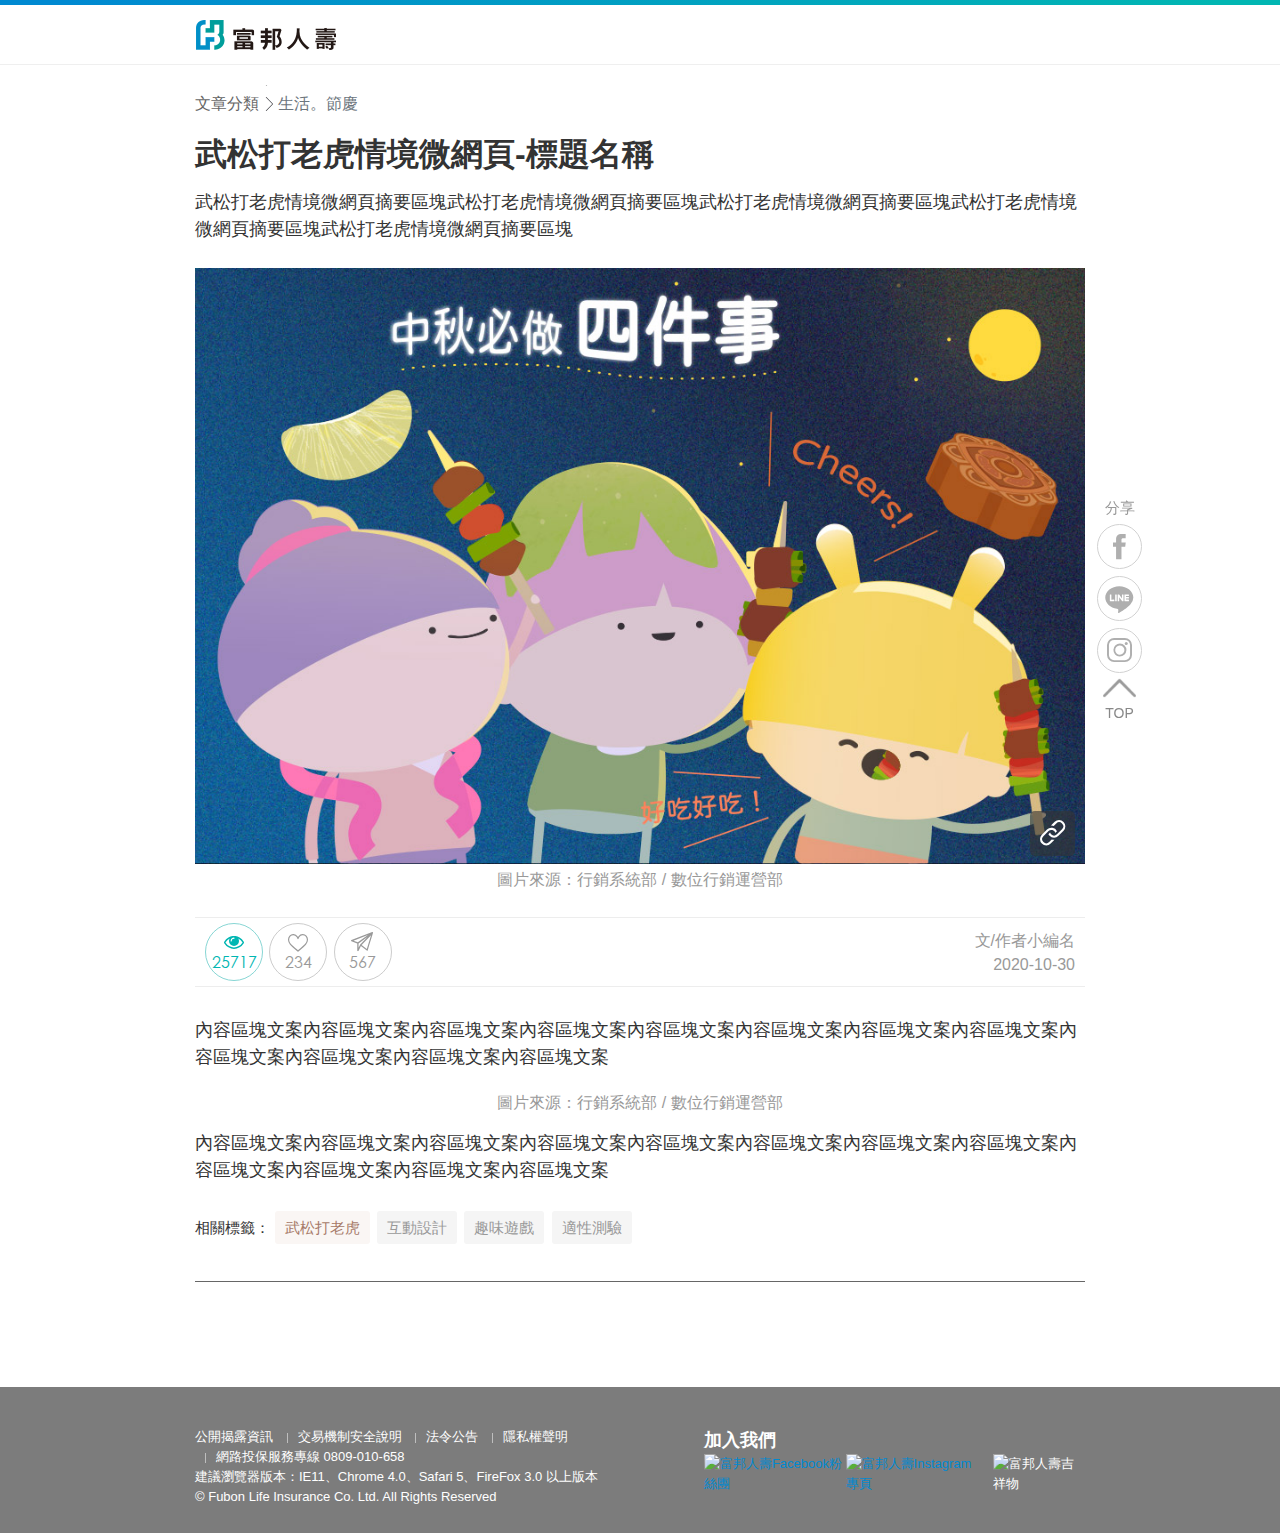
==== index.html @ bda847fb "首頁名稱改成index" ====
﻿<!DOCTYPE html>
<html lang="zh-Hant">

<head>
    <meta charset="UTF-8">
    <meta name="viewport" content="width=device-width, initial-scale=1.0, minimum-scale=1.0, maximum-scale=1.0, user-scalable=no"
    />
    <meta http-equiv="X-UA-Compatible" content="ie=edge,chrome=1">
    <meta name="format-detection" content="telephone=no">
    <meta name="title" content="富邦人壽網路投保-文章樣版" />
    <meta name="description" content="富邦人壽網路投保-文章樣版" />
    <meta name="keywords" content="富邦人壽網路投保-文章樣版" />
    <meta name="Content-Language" content="zh-TW" />
    <meta name="author" content="" />
    <meta name="robots" content="index, follow" />
    <meta name="copyright" content="Fubon Life Insurance Co. Ltd." />
    <meta name="application-name" content="富邦人壽網路投保" />
    <meta http-equiv="cache-control" content="no-cache">
    <meta http-equiv="pragma" content="no-cache">
    <meta http-equiv="expires" content="0">
    <title>富邦人壽網路投保-文章樣版</title>
    <link rel="shortcut icon" type="image/x-icon" href="https://direct.fubonlife.com.tw/m/favicon.ico">
    <link rel="stylesheet" href="css/bootstrap.min.css">
    <link rel="stylesheet" href="css/fancybox.min.css">
    <link rel="stylesheet" href="css/base.css">
    <link rel="stylesheet" href="css/style.css">
</head>

<!-- theme-default套用主題配色 -->

<body class="headerSpace theme-default">
    <!-- loading -->
    <!-- <div class="preloader-background">
        <div class="preloader-wrapper big active">
            <div class="skiier"></div>
            <div class="skiier_loader">
                <ul class="skiier_loading">
                    <li></li>
                    <li></li>
                    <li></li>
                </ul>
            </div>
        </div>
    </div> -->
    <header class="fixed-top bg-white header">
        <div class="container header__container px-0 ">
            <nav class="navbar navbar-expand-lg navbar-light ">
                <div class="logo">
                    <a class="navbar-brand main-logo" href="https://www.fubon.com/life/direct/">
                        <img src="images/fubon_logo.png" alt="網路投保 | 富邦人壽，24小時為您服務 網友真心推薦！">
                    </a>
                </div>
            </nav>
        </div>
    </header>
    <!-- 內容 -->
    <section class="introduction-content">
        <div class="container text-center section-padding">
            <div class="row">
                <div class="col-12 text-left">
                    <ol class="breadcrumb">
                        <li class="breadcrumb-item">
                            <a href="#">文章分類</a>
                        </li>
                        <li class="breadcrumb-item active">生活。節慶</li>
                    </ol>
                </div>
            </div>
            <div class="row">
                <div class="col-12 text-left">
                    <h3>武松打老虎情境微網頁-標題名稱</h3>
                    <p>武松打老虎情境微網頁摘要區塊武松打老虎情境微網頁摘要區塊武松打老虎情境微網頁摘要區塊武松打老虎情境微網頁摘要區塊武松打老虎情境微網頁摘要區塊</p>
                    <p class="kv-img mb-1 position-relative">
                        <a href="images/festival_img_01.jpg" data-fancybox="images">
                            <img class="w-100" src="images/festival_img_01.jpg" />
                            <i class="position-absolute common-icon-link"></i>
                        </a>
                    </p>
                    <p class="introduction-content_provenance d-block font-999999 text-center">圖片來源：行銷系統部 / 數位行銷運營部</p>
                </div>
                <div class="col-12 text-left">
                    <div class="introduction-info font16px">
                        <div class="row">
                            <div class="col-7">
                                <div class="introduction-info_item">
                                    <a class="common-icon icon-view active" title="瀏覽數" href="javascript:void(0)">
                                        <i></i>
                                        <br>
                                        <span>25717</span>
                                    </a>
                                    <a class="common-icon icon-favorite" title="喜愛數" href="javascript:void(0)">
                                        <i></i>
                                        <br>
                                        <span>234</span>
                                    </a>
                                    <a class="common-icon icon-like" title="分享數" href="javascript:void(0)">
                                        <i></i>
                                        <br>
                                        <span>567</span>
                                    </a>
                                </div>
                            </div>
                            <div class="col-5 text-right">
                                <div class="introduction-info_bio">文/作者小編名
                                    <br>2020-10-30</div>
                            </div>
                        </div>
                    </div>
                    <p>
                        內容區塊文案內容區塊文案內容區塊文案內容區塊文案內容區塊文案內容區塊文案內容區塊文案內容區塊文案內容區塊文案內容區塊文案內容區塊文案內容區塊文案
                    </p>
                    <p class="introduction-content_provenance d-block font-999999 text-center">圖片來源：行銷系統部 / 數位行銷運營部</p>
                    <p>
                        內容區塊文案內容區塊文案內容區塊文案內容區塊文案內容區塊文案內容區塊文案內容區塊文案內容區塊文案內容區塊文案內容區塊文案內容區塊文案內容區塊文案
                    </p>
                    <p class="introduction-content_tag">
                        <span>相關標籤：</span>
                        <span class="introduction-content_tag_link">
                            <a title="九月少女心" href="javascript:void(0)" class="active">武松打老虎</a>
                            <a title="插畫設計" href="javascript:void(0)">互動設計</a>
                            <a title="日常服裝" href="javascript:void(0)">趣味遊戲</a>
                            <a title="設計穿搭" href="javascript:void(0)">適性測驗</a>
                        </span>
                    </p>
                </div>
            </div>
        </div>
    </section>
    <footer class="footer footer--main">
        <div class="container">
            <div class="d-md-flex justify-content-between">
                <div>
                    <ul class="footer__nav">
                        <li>
                            <a href="https://www.fubon.com/life/Investors/public-info/fubon/public/" target="_blank">公開揭露資訊</a>
                        </li>
                        <li>
                            <a href="https://direct.fubonlife.com.tw/m/home/security" target="_blank">交易機制安全說明</a>
                        </li>
                        <li>
                            <a href="https://direct.fubonlife.com.tw/m/home/law" target="_blank">法令公告</a>
                        </li>
                        <li>
                            <a href="https://www.fubon.com/life/statement/privacy/life-privacy/" target="_blank">隱私權聲明</a>
                        </li>
                        <li>
                            <a href="tel:0809-010-658" disabled="">網路投保服務專線 0809-010-658</a>
                        </li>
                    </ul>
                    <address>
                        <p class="mb-0">建議瀏覽器版本：IE11、Chrome 4.0、Safari 5、FireFox 3.0 以上版本</p>
                        <p>© Fubon Life Insurance Co. Ltd. All Rights Reserved</p>
                    </address>
                </div>
                <div>
                    <div class="d-flex align-items-end">
                        <div>
                            <h5 class="footer__title">加入我們</h5>
                            <div class="d-flex justify-content-between">
                                <a href="https://www.facebook.com/fubonlife" title="富邦人壽Facebook粉絲團" target="_blank">
                                    <img src="https://www.fubon.com/life/direct/images/social_fb.png" alt="富邦人壽Facebook粉絲團">
                                </a>
                                <a href="https://www.instagram.com/fubonlife_young/" title="富邦人壽Instagram專頁" target="_blank">
                                    <img src="https://www.fubon.com/life/direct/images/social_ig.png" alt="富邦人壽Instagram專頁">
                                </a>
                            </div>
                        </div>
                        <div class="pl-3">
                            <img src="https://www.fubon.com/life/direct/images/ig_character.png" alt="富邦人壽吉祥物">
                        </div>
                    </div>
                </div>
            </div>
        </div>
    </footer>
    <!-- 常駐選單 -->
    <div class="backPageTop" style="display: block;">
        <!-- <div class="backPageTop_title d-none d-lg-block">分享</div>-->
        <div class="mobileShare-content">
            <div class="backPageTop_title">分享</div>
            <a class="common-icon icon-facebook" title="臉書分享" href="javascript:void(0)">
                <i></i>
            </a>
            <a class="common-icon icon-line" title="line分享" href="javascript:void(0)">
                <i></i>
            </a>
            <a class="common-icon icon-instagram" title="instagram分享" href="javascript:void(0)">
                <i></i>
            </a>
        </div>
        <div class="js-mobileShare-toggle d-block d-lg-none">
            <i></i>
            <i></i>
            <i></i>
        </div>
        <a class="go-top" href="#top" title="回頂部">
            <img class="go-top__img" src="images/gotop_icon.png" alt="Top">TOP</a>
    </div>
    <script src="js/jquery-3.5.1.min.js"></script>
    <script src="js/bootstrap.min.js"></script>
    <script src="js/fancybox.min.js"></script>
    <script src="js/script.js"></script>
</body>

</html>
---- css/base.css ----
*{
	box-sizing:border-box;
}
html {
    /* font-size: 100%; */
    font-size: 16px !important;
}
body{
	font-family:Arial, "微軟正黑體", sans-serif;         /*自動找手機裡的黑體字*/
    -webkit-text-size-adjust:none;                      /*修正iphone旋轉後文字不要放大*/
    font-size: 18px;color: #666;line-height:1.5;
}

@media (max-width:991px){
    body{ font-size: 16px; }
}

/*清除Bootstrap標題樣式*/
.h1, .h2, .h3, .h4, .h5, .h6, h1, h2, h3, h4, h5, h6{
    margin-bottom: 0;
    font-weight:normal;
    line-height:1.5;
    font-size:100%;
}

ul{ list-style: none; padding-left: 0; }
th{ font-weight: normal; }

button:focus {outline:0;}

img{max-width: 100%; height: auto; border:0;}
a{  text-decoration: none;
    outline: none; /* for Firefox Google Chrome  */ 
    color:#0089d1;
}
a:hover{text-decoration: underline;}
.elementHide{ width: 0; height: 0; overflow: hidden; }

/*-------標準色-------*/
.text-blue-light{ color:#0098d1  }
.text-blue{ color:#2c7ec2  }
.text-green-light{ color:#01b6b2  }
.text-green{ color:#009583  }
.text-orange{ color:#ff5500  }
.text-red{ color:#cc0000;  }

.bg-blue-light{ background-color: #0098d1; }
.bg-blue{ background-color: #2c7ec2; }
.bg-green-light{ background-color: #01b6b2; }
.bg-green{ background-color: #009583; }
.bg-orange{ background-color: #ff5500; }
.bg-red{ background-color: #cc0000; }

.text-white{ color: #fff; }

.btn--fubonBg{letter-spacing: 2px; padding-left: 1rem; padding-right: 1rem; color: #fff; background: rgba(97,179,217,1);
    background: -moz-linear-gradient(top, rgba(97,179,217,1) 0%, rgba(78,161,200,1) 100%);
    background: -webkit-gradient(left top, left bottom, color-stop(0%, rgba(97,179,217,1)), color-stop(100%, rgba(78,161,200,1)));
    background: -webkit-linear-gradient(top, rgba(97,179,217,1) 0%, rgba(78,161,200,1) 100%);
    background: -o-linear-gradient(top, rgba(97,179,217,1) 0%, rgba(78,161,200,1) 100%);
    background: -ms-linear-gradient(top, rgba(97,179,217,1) 0%, rgba(78,161,200,1) 100%);
    background: linear-gradient(to bottom, rgba(97,179,217,1) 0%, rgba(78,161,200,1) 100%);
    filter: progid:DXImageTransform.Microsoft.gradient( startColorstr='#61b3d9', endColorstr='#4ea1c8', GradientType=0 );
    }
.btn--fubonBg:hover{ color: #fff; }


.list-style-mark{ padding-left: 22px; }
.list-style-mark li:before{ display: inline-block; content: '※'; margin-left: -18px; padding-right: 5px;}

.font13px{ font-size: 13px; }
.font14px{ font-size: 14px; }
.font15px{ font-size: 15px; }
.font16px{ font-size: 16px; }
.font17px{ font-size: 17px; }
.font18px{ font-size: 18px; }
.font19px{ font-size: 19px; }
.font20px{ font-size: 20px; }
.font21px{ font-size: 21px; }
.font22px{ font-size: 22px; }
.font23px{ font-size: 23px; }
.font24px{ font-size: 24px; }
.headerSpace{ padding-top: 65px; }

/*-------Header-------*/
header {  min-height: 50px; box-shadow: 0 2px 8px rgba(0, 0, 0, 0.2);	}
header:after{clear: both;content: "";display: inline-block;width: 100%;height: 5px;
position: absolute;    left: 0;    top: 0;    background: #0089d1;
background: -moz-linear-gradient(left, #0089d1 5%, #01b6b2 95%);
background: -webkit-linear-gradient(left, #0089d1 5%,#01b6b2 95%);
background: linear-gradient(to right, #0089d1 5%,#01b6b2 95%);
filter: progid:DXImageTransform.Microsoft.gradient( startColorstr='#0089d1', endColorstr='#01b6b2',GradientType=1 );
}
.header__container{ padding-top: 0px;   }
.navbar__list{ justify-content: flex-end; font-size: 17px;}
.navbar__btn,
.navbar__btn:hover{ color: #fff; }

/*Header-LOGO*/
.header .navbar{ align-items: flex-start; }
.logo{ padding-top: 5px; display: flex;}
.main-logo {margin-right: 16px; padding: 0;width: 140px; }
.main-logo img { width: 100%; height: auto; /*display: block;*/ }
.sub-logo{ margin-right: 0; padding: 0; padding-left: 16px; border-left: 1px solid #d2d2d2; vertical-align: top; }


/*Header-立即購買*/
.applyBox__btn-count {color: #fff;  background-color: #ff4200;	}
.applyBox__btn-more { color: #fff; background-color: #419283;	}
.applyBox__btn-blue {color: #fff;  background-color: #2c7ec2;	}
.applyBox__btn__txt--yellow { color: #ffed21; }

.applyBox__btn-count:hover,
.applyBox__btn-more:hover,
.applyBox__btn-blue:hover{ color: #fff; }

/*Header-分享*/
.nav-item__fb,
.nav-item__line,
.nav-item__mail{display: inline-block; width: 100%; width: 30px;height: 30px; text-indent: -9999px; background-image: url('../images/share_button_2.png'); background-repeat: no-repeat;  background-size: 90px 60px; }
.nav-item__fb{ background-position:-30px 0; }
.nav-item__line{ background-position: 0 0}
.nav-item__mail{ background-position:-60px 0 }
.nav-item__fb:hover{ background-position:-30px -30px; }
.nav-item__line:hover{background-position: 0 -30px }
.nav-item__mail:hover{ background-position:-60px -30px }

/*Header-選單RWD*/
@media (max-width: 767px){
    .header .navbar-brand{ line-height: 1; }
    .header .navbar{ padding-right: 0.5rem; padding-left: 0.5rem; }
    
    .main-logo{margin-right: 12px; width: 110px; }
    .sub-logo{ margin-top: 3px; padding-left: 12px; }
    .sub-logo img{ height: 24px;}
}  

@media (min-width: 992px){
    .header {min-height: 65px;}
    .header__container{ padding-top: 5px; }
    .navbar__list__item {
        padding-right: .5rem;
        padding-left: .5rem;
        position: relative;
    }
    .navbar__list__item--border:after{
        display: inline-block;
        content: '';
        height: 16px;
        border-right: 1px solid #989898;
        position: absolute;
        top: 50%;
        right: 0;
        transform: translateY(-55%);
    }
}

@media (max-width: 991px){
    .headerSpace{ padding-top: 0px;  }
    .header__container{ max-width: none; }
    .navbar__list{  margin: 6px -1rem 0;border-top: 1px solid #c9c9c9;  }
    .navbar__btn{ position: absolute; top:10px; right:70px;}
}

@media (max-width: 767px){
    .navbar__btn.navbar__btn{ font-size: 13px; padding: 5px; }
}  

/*-------版次-------*/
.edition { font-size: 16px; color: #666666; padding:20px 0;}

/*-------footer-------*/
.footerSpace{ padding-bottom: 66px; }
.footer{padding: 20px 0;background-color: #6b6b6b;text-align: center;font-size: 12px;line-height: 20px;}
.footer ul li{display: inline-block;}
.footer-link ul li a{color:#fff;}
.footer-link ul li a:before { content: ""; display: inline-block; width: 1px; height: 10px; background-color: #fff;
    margin: 0 10px;opacity: .5;vertical-align: middle}
.footer-link ul li:first-of-type a { margin-left: 0;}
.footer-link ul li:first-of-type a:before { content: none;}
.footer-info{color:#fff;}
.footer-info p { margin-top: 5px; font-size: 12px;color: #fff; text-align: center; margin: 5px 0 0 0;}
.footer-info span {display: inline-block;margin-left: 15px;}
@media screen and (max-width: 767px) {
    .footer-link ul li a::before {margin: 0 4px;}
}


/*錨點 - 如有Header Fixed, 各區塊要加入Header間距*/
.anchor-space{ margin-top: -80px; padding-top: 80px;  }
@media screen and (max-width: 767px) {
    .anchor-space{ margin-top: -54px; padding-top: 54px;  }
}

/*GO TOP*/
.back-page-top {display: none; position: fixed;bottom: 20%;right:0;margin: 0;padding: 0;z-index: 100; /*border-top: 1px solid #CCC;*/}
.go-top{ display: block; padding:0 16px; text-align: center; font-size: 14px; color: #888; text-decoration: none; line-height: 1; overflow: hidden;}
.go-top:hover{ color: #888; text-decoration: none; }
.go-top__img{ display: block;margin: 16px 0 8px; }

@media (max-width:767px) {
/*     .back-page-top {
        display: none !important;
    } */
}


/*文字隱藏區塊*/
.noticebox__moreBtn{position: relative;cursor: pointer;}
.noticebox__moreBtn *{ vertical-align: middle; }
.sethight{height: auto!important;}
.noticeMoreBtn__icon{font-size: 16px;color: #a69f96;} 
.noticeMoreBtn__icon {display: inline-block;padding-top: 8px;font-size: 16px;color: #a69f96;vertical-align: top;cursor: pointer;  }
.noticeMoreBtn__icon img{transform: rotate(180deg);}
.noticeMoreBtn__icon.closed img{transform: rotate(0);}
/* .noticebox__listbox{position: relative; overflow: hidden; height:0;} */
.noticebox__list{ list-style:decimal; padding-left: 30px;  }
.noticebox__gradient{width: 100%;height: 30px;position: absolute;bottom: 0;left: 0;
    background: rgba(255,255,255,0);
    background: -moz-linear-gradient(top, rgba(255,255,255,0) 0%, rgba(255,255,255,1) 50%);
    background: -webkit-gradient(left top, left bottom, color-stop(0%, rgba(255,255,255,0)), color-stop(50%, rgba(255,255,255,1)));
    background: -webkit-linear-gradient(top, rgba(255,255,255,0) 0%, rgba(255,255,255,1) 50%);
    background: -o-linear-gradient(top, rgba(255,255,255,0) 0%, rgba(255,255,255,1) 50%);
    background: -ms-linear-gradient(top, rgba(255,255,255,0) 0%, rgba(255,255,255,1) 50%);
    background: linear-gradient(to bottom, rgba(255,255,255,0) 0%, rgba(255,255,255,1) 50%);
    filter: progid:DXImageTransform.Microsoft.gradient( startColorstr='#ffffff', endColorstr='#ffffff', GradientType=0 );
}

/*-------新增樣式-------*/
h2{font-size: 30px;font-weight: 700;line-height: 30px;}
h3{font-size: 24px;font-weight: 700;line-height: 24px;}
.font12px {font-size: 12px;}
.font20px {line-height: 20px;}
.font24px {line-height: 24px;}
.font30px {font-size: 30px;line-height: 30px;}
.font34px {font-size: 34px;line-height: 34px;}
a,button {
    -moz-transition: all 0.2s;
    -o-transition: all 0.2s ease-in;
    -webkit-transition: all 0.2s ease-in;
    transition: all 0.2s ease-in;
}
.font-ffffff {color: #ffffff;}
.font-333333 {color: #333333;}
.font-666666 {color: #666666;}
.font-999999 {color: #999999;}
.font-ff7701 {color: #ff7701;}/* 橘 */
.font-0089d1 {color: #0089d1;}/* 水藍 */
.font-cc0000 {color: #cc0000;}/* 紅 */
/* ----- 共用元素 ------ */
.bg-ffffff {background-color: #ffffff;}
.bg-f5f5f5 {background-color: #f5f5f5;}
.bg-fafafa {background-color: #fafafa;}
.bg-e5e5e5 {background-color: #e5e5e5;}
.bg-0089d1 {background-color: #0089d1;}
.icon-touch {cursor: pointer;}
.radius-50 {border-radius: 50px;}
.border-none-top {border-top: 0px #ddd solid !important;}
/* ----- 燈箱 ------ */
.close--right{
    right:15px;
}
.modal-title {
    color:#333;
    font-weight:bold;
    font-size:20px;
    margin:0 auto;
}
/* ----- 段落間距 ------ */
.section-padding{
    padding-top:20px;
    padding-bottom:20px;
}
.section-padding-only{
    padding-top:40px;
    padding-bottom:20px;
}
/* 麵包屑 */
.breadcrumb {
    display: inline-block;
    width: 100%;
    padding: 0 0;
    margin-bottom: 0.5rem;
    background-color: rgba(255, 255, 255, 0);
    border-radius: 0;
}
.breadcrumb li {display: inline-block;}
.breadcrumb li a {color: #666;}
/* ----- 注意事項 ------ */
.noticebox__moreBtn_new {
    cursor: pointer;
}
.noticebox__moreBtn_new span {
    position: relative;
    font-size: 30px;
    line-height: 30px;
    font-weight: 700;
    color: #333;
}
.noticebox__moreBtn_new span:after {
    content: "";
    position: absolute;
    display: inline-block;
    top: 5px;
    right: -42px;
    height: 23px;
    width: 1px;
    background-color: #999;
    transform: rotate(50deg);
    transition: all 0.2s ease-out;
}
.noticebox__moreBtn_new span:before {
    content: "";
    position: absolute;
    display: inline-block;
    top: 5px;
    right: -25px;
    height: 23px;
    width: 1px;
    background-color: #999;
    transform: rotate(-50deg);
    transition: all 0.2s ease-out;
}
.noticebox__moreBtn_new.noticebox-active span:after {
    transform: rotate(-50deg);
    right: -42px;
}
.noticebox__moreBtn_new.noticebox-active span:before {
    transform: rotate(50deg);
    right: -25px;
}
.noticebox__listbox {
    margin-top: 15px;
    overflow: visible;
    height: auto;
}
.noticebox__listbox a {
    color:#0089d1;
    text-decoration: underline;
}
.icon-close {
    position: relative;
    display: inline-block;
    top: 0px;
    margin-right: 3px;
    width: 17px;
    height: 17px;
}
.icon-close::before,
.icon-close::after {
    content: '';
    position: absolute;
    height: 2px;
    width: 100%;
    top: 50%;
    left: 0;
    background: #b5b5b5;
}
.icon-close::before {
    -webkit-transform: rotate(45deg);
    -moz-transform: rotate(45deg);
    -ms-transform: rotate(45deg);
    -o-transform: rotate(45deg);
    transform: rotate(45deg);
}
.icon-close::after {
    -webkit-transform: rotate(-45deg);
    -moz-transform: rotate(-45deg);
    -ms-transform: rotate(-45deg);
    -o-transform: rotate(-45deg);
    transform: rotate(-45deg);
}
@media screen and (max-width:991px) {
    .font18px {font-size: 16px;}
    .font20px {font-size: 18px;line-height: 18px;}
    .font24px {font-size: 20px;line-height: 20px;}
    .font30px {font-size: 24px;line-height: 24px;}
    .font34px {font-size: 28px;line-height: 28px;}
    /* ----- 段落間距 ------ */
    .section-padding{
        padding-top:10px;
        padding-bottom:10px;
    }
    .section-padding-only{
        padding-top:20px;
        padding-bottom:10px;
    }
    h3{font-size: 20px;line-height: 20px;}
}
@media screen and (max-width:767px) {
    .noticebox__moreBtn_new span{
        font-size:23px;
        line-height: 23px;
    }
    .noticebox__moreBtn_new span:after{
        right: -37px;
        height: 18px;
    }
    .noticebox__moreBtn_new span:before{
        right: -23px;
        height: 18px;
    }
    .noticebox__moreBtn_new.noticebox-active span:after{
        right: -39px;
    }
    .noticebox__moreBtn_new.noticebox-active span:before{
        right: -25px;
    }
}
---- css/style.css ----
/* loading */

.preloader-background {
    display: flex;
    align-items: center;
    justify-content: center;
    background-color: rgba(33, 33, 33, 0.99);
    position: fixed;
    z-index: 1040;
    top: 0;
    left: 0;
    right: 0;
    bottom: 0;
}

.skiier {
    background-image: url('../images/kv_flash.gif');
    background-position: top left;
    background-repeat: no-repeat;
    background-size: auto 100%;
    width: 100px;
    height: 100px;
    position: absolute;
    top: 0;
    right: 0;
    bottom: 0;
    left: 0;
    margin: auto;
}

@-webkit-keyframes skiing {
    0% {
        background-position: 0 0;
    }
    33% {
        background-position: -250px 0;
    }
    66% {
        background-position: -500px 0;
    }
}

@keyframes skiing {
    0% {
        background-position: 0 0;
    }
    33% {
        background-position: -250px 0;
    }
    66% {
        background-position: -500px 0;
    }
}

.skiier_loading {
    display: inline-block;
    height: 14px;
    margin: 140px auto 0 auto;
    top: 0;
    left: 12px;
    position: relative;
    padding: 0;
}

.skiier_loading li {
    background: #fff;
    opacity: 0.5;
    display: block;
    float: left;
    width: 8px;
    height: 8px;
    border: 1px solid #fff;
    line-height: 18px;
    padding: 0;
    position: relative;
    margin: 0 6px 0 6px;
    -webkit-animation: preload 1s infinite;
    animation: preload 1s infinite;
    top: 0;
    border-radius: 50%;
}

.skiier_loading li:first-child {
    margin-left: 0
}

.skiier_loading li:nth-child(2) {
    -webkit-animation-delay: .15s;
    animation-delay: .15s
}

.skiier_loading li:nth-child(3) {
    -webkit-animation-delay: .3s;
    animation-delay: .3s
}

.skiier_loader.skiier_loader-complete {
    opacity: 0;
    visibility: hidden;
    -webkit-transition-duration: 1s;
    transition-duration: 1s
}

@-webkit-keyframes preload {
    0% {
        background: #fff;
        opacity: 1;
    }
    50% {
        background: #fff;
        opacity: 0.4;
    }
    100% {
        background: #fff;
        opacity: 1;
    }
}

@keyframes preload {
    0% {
        background: #fff;
        opacity: 1;
    }
    50% {
        background: #fff;
        opacity: 0.4;
    }
    100% {
        background: #fff;
        opacity: 1;
    }
}

/* ----- 段落間距 ------ */

.section-padding {
    padding-top: 25px;
    padding-bottom: 30px;
}

.section-padding-only {
    padding-top: 60px;
    padding-bottom: 20px;
}

/* 共用元素 */

@font-face {
    font-family: CenturyGothic;
    src: url(../fonts/CenturyGothic.ttf);
}

header {
    box-shadow: 0 2px 8px rgba(0, 0, 0, 0);
    border-bottom: 1px solid #EFEFEF;
}

.go-top__img {
    width: 33px;
    margin-top: 5px;
}

.backPageTop {
    display: none;
    position: fixed;
    bottom: 20%;
    right: 0;
    margin: 0;
    padding: 0;
    z-index: 100;
}

.backPageTop_title {
    color: #999;
    margin: 0 auto 5px auto;
    font-size: 15px;
    text-align: center;
}

.common-line {
    width: 2px;
    height: 28px;
    background-color: #666;
}

.common-bottom-line {
    border-bottom: 1px solid #F4F4F4;
}

.font-b2b2b2 {
    color: #b2b2b2;
}

.font-9d8469 {
    color: #9d8469;
}

.font-9d8469:hover {
    color: #9d8469;
}

.bg-f7f5f4 {
    background: #f7f5f4;
}

.common-icon-link {
    display: inline-block;
    background-image: url(../images/basic_icon.svg);
    background-repeat: no-repeat;
    background-size: auto;
    background-position: 10px -285px;
    width: 45px;
    height: 45px;
    bottom: 8px;
    right: 10px;
    background-color: rgba(51, 51, 51, 0.6);
    border-radius: 5px;
}

.common-icon {
    position: relative;
    color: #999;
    display: inline-block;
    margin-right: 2px;
    border-radius: 50%;
    border: 1px solid #ccc;
    width: 58px;
    height: 58px;
    padding-top: 14px;
    line-height: 16px;
    text-align: center;
}

.common-icon i {
    display: inline-block;
    position: absolute;
    background-repeat: no-repeat;
    top: 10px;
    left: 0;
    right: 0;
    margin: 0 auto;
    width: 20px;
    height: 20px;
}

.common-icon:hover {
    color: #999;
}

/* 瀏覽數 */

.common-icon.icon-view:hover,
.common-icon.icon-view.active {
    border: 1px solid #87D6D4;
    color: #01b6b2;
}

.common-icon.icon-view i {
    background-image: url(../images/basic_icon.svg);
    background-position: 0px -162px;
    top: 12px;
    width: 25px;
    height: 25px;
}

.common-icon.icon-view:hover i,
.common-icon.icon-view.active i {
    background-position: 0px -188px;
}

/* 喜愛數 */

.common-icon.icon-favorite:hover,
.common-icon.icon-favorite.active {
    border: 1px solid #EBC4C4;
    color: #f28f8f;
}

.common-icon.icon-favorite i {
    background-image: url(../images/basic_icon.svg);
    background-position: -29px -155px;
    top: 5px;
    height: 25px;
}

.common-icon.icon-favorite:hover i,
.common-icon.icon-favorite.active i {
    background-position: -29px -181px;
}

/* 分享數 */

.common-icon.icon-like:hover,
.common-icon.icon-like.active {
    border: 1px solid #91BAEF;
    color: #5094EF;
}

.common-icon.icon-like i {
    background-image: url(../images/basic_icon.svg);
    background-position: -53px -156px;
    top: 5px;
    width: 25px;
    height: 25px;
}

.common-icon.icon-like:hover i,
.common-icon.icon-like.active i {
    background-position: -53px -182px;
}

/* 臉書 */

.common-icon.icon-facebook {
    width: 45px;
    height: 45px;
    border: 0px solid #fff;
    display: block;
    margin: 0 auto 7px auto;
}

.common-icon.icon-facebook:hover {}

.common-icon.icon-facebook i {
    background-image: url(../images/basic_icon.svg);
    background-position: 0px -24px;
    top: 0;
    width: 100%;
    height: 100%;
}

.common-icon.icon-facebook:hover i {
    background-position: 0px -79px;
}

/* line */

.common-icon.icon-line {
    width: 45px;
    height: 45px;
    border: 0px solid #fff;
    display: block;
    margin: 0 auto 7px auto;
}

.common-icon.icon-line i {
    background-image: url(../images/basic_icon.svg);
    background-position: -50px -24px;
    top: 0;
    width: 100%;
    height: 100%;
}

.common-icon.icon-line:hover i {
    background-position: -50px -79px;
}

/* instagram */

.common-icon.icon-instagram {
    width: 45px;
    height: 45px;
    border: 0px solid #fff;
    display: block;
    margin: 0 auto;
}

.common-icon.icon-instagram i {
    background-image: url(../images/basic_icon.svg);
    background-position: -100px -24px;
    top: 0;
    width: 100%;
    height: 100%;
}

.common-icon.icon-instagram:hover i {
    background-position: -100px -79px;
}

/* 麵包屑 */

.breadcrumb {
    font-size: 16px;
}

.breadcrumb-item.active {
    position: relative;
    padding-left: 15px;
}

.breadcrumb-item+.breadcrumb-item::before {
    content: "";
    background-image: url(../images/basic_icon.svg);
    background-position: 0px -368px;
    top: -7px;
    left: -6px;
    width: 25px;
    height: 30px;
    position: absolute;
}

/* ----- 主題樣式 ----- */

a,
a:hover {
    text-decoration: none;
}

.theme-default section p strong {
    color: #666;
}

.theme-default section .activity-main-btn,
.theme-default section .activity-login-btn,
.theme-default section .home-products__card__btn {
    padding: 8px 20px;
    position: relative;
    z-index: 10;
    border: 1px solid #fff;
    color: #ffffff;
    background-color: rgba(0, 0, 0, 0);
    -moz-transition: all 0.4s ease-in;
    -o-transition: all 0.4s ease-in;
    -webkit-transition: all 0.4s ease-in;
    transition: all 0.4s ease-in;
}

.theme-default section .activity-main-btn:hover,
.theme-default section .activity-login-btn:hover,
.theme-default section .home-products__card__btn:hover {
    background: #666;
    color: #ffffff;
}

.theme-default .introduction-ifno .home-products__card__btn {
    padding: 8px 20px;
    position: relative;
    z-index: 10;
    border: 1px solid #666;
    color: #666;
}

.theme-default .introduction-ifno .home-products__card__btn:hover {
    background: #666;
    color: #ffffff;
}

.theme-default section p {
    color: #333;
}

.theme-default section p a {
    color: #2E90B7;
}

.theme-default section p.introduction-text {
    width: 88%;
    border-left: 2px solid #cbcbcb;
    padding-left: 25px;
    margin: 35px 6% 60px 6%;
}

.theme-default section p.introduction-content_provenance {
    color: #999;
    margin: 0 0 15px 0;
    font-size: 16px;
}

.theme-default section p.introduction-content_tag a {
    font-size: 15px;
    color: #999;
    background: #f5f5f5;
    padding: 8px 10px;
    margin-right: 3px;
    border-radius: 3px;
}

.theme-default section p.introduction-content_tag a:hover,
.theme-default section p.introduction-content_tag a.active {
    color: #A77A69;
    background: #FAF6F4;
}

.theme-default section p.festival-img a {
    display: inline-block;
    width: 100%;
}

.theme-default section p.festival-img a img {
    width: 100%;
}

/* 活動 */

.introduction-info {
    display: inline-block;
    width: 100%;
    color: #999;
    border-top: 1px solid #EDEDED;
    border-bottom: 1px solid #EDEDED;
    padding: 5px 10px;
    margin-top: 10px;
    margin-bottom: 30px;
    font-size: 16px;
}

.introduction-info span {
    font-family: CenturyGothic, serif;
}

.introduction-info_bio {
    padding-top: 6px;
}

.theme-default section p.introduction-content_tag {
    display: block;
    width: 100%;
    border-bottom: 1px solid #666;
    padding-bottom: 40px;
    margin-top: 10px;
    margin-bottom: 75px;
}

.theme-default section p.introduction-content_tag span {
    font-size: 15px;
}

/* FOOTER */

.footer ul {
    margin: 0;
    padding: 0;
}

.footer.footer--sub {
    padding: 32px 0;
    color: #fff;
    background-color: #6b6b6b;
    text-align: center;
    font-size: 12px;
    line-height: 20px;
}

.footer.footer--sub ul li {
    display: inline-block;
}

.footer.footer--sub .footer-link ul li a {
    color: #ffffff;
}

.footer.footer--sub .footer-link ul li a:before {
    content: "";
    display: inline-block;
    width: 1px;
    height: 10px;
    background-color: #ffffff;
    margin: 0 10px;
    opacity: .5;
    vertical-align: middle
}

.footer.footer--sub .footer-link ul li:first-of-type a {
    margin-left: 0;
}

.footer.footer--sub .footer-link ul li:first-of-type a:before {
    content: none;
}

.footer.footer--sub .footer-info {
    color: #ffffff;
    margin-bottom: 0;
}

.footer.footer--sub .footer-info p {
    margin: 5px 0 0 0;
    font-size: 12px;
    color: #ffffff;
    text-align: center;
}

.footer.footer--sub .footer-info span {
    display: inline-block;
    margin-left: 15px;
}

/*-------HOME-------*/

.footer.footer--main {
    padding: 40px 0 10px;
    background-color: #7c7c7c;
    text-align: left;
    font-size: 13px;
    line-height: 20px;
    color: #fff;
}

.footer.footer--main .footer__title {
    font-size: 18px;
    font-weight: bold;
    white-space: nowrap;
}

.footer.footer--main .footer__nav li {
    display: inline-block;
}

.footer.footer--main .footer__nav li a {
    color: #fff;
}

.footer.footer--main .footer__nav li a:before {
    content: "";
    display: inline-block;
    width: 1px;
    height: 10px;
    background-color: #fff;
    margin: 0 10px;
    opacity: .5;
    vertical-align: middle
}

.footer.footer--main .footer__nav li:first-of-type a {
    margin-left: 0;
}

.footer.footer--main .footer__nav li:first-of-type a:before {
    content: none;
}

@media screen and (max-width: 767px) {
    .introduction-info_bio {
        font-size: 14px;
        margin-top: 3%;
    }
    .theme-default section p.introduction-content_provenance {
        font-size: 14px;
    }
    .footer.footer--main {
        padding-bottom: 40px;
    }
    .footer.footer--main .footer__nav li a::before {
        margin: 0 4px;
    }
}

@media(min-width:1200px) {
    .container,
    .container-lg,
    .container-md,
    .container-sm,
    .container-xl {
        max-width: 920px;
    }
}

/* ----- RWD ----- */

@media(min-width:992px) {
    .fixed-top {
        position: relative;
    }
    .headerSpace {
        padding-top: 0;
    }
    .breadcrumb {
        margin-bottom: 18px;
    }
    .backPageTop {
        bottom: 20%;
        right: 10%;
    }
    .theme-default section h2 {
        line-height: 40px;
    }
    .theme-default section h3 {
        color: #333;
        line-height: 40px;
        font-size: 32px;
        margin-bottom: 15px;
    }
    .theme-default section p {
        display: inline-block;
        margin-bottom: 20px;
    }
    .kv-img {
        margin-top: 5px;
    }
    .theme-default section p.festival-img {
        margin-top: 5px;
        width: 100%;
    }
}

@media(max-width:991px) {
    /* 文字換算 */
    body {
        font-size: 1rem;
    }
    h3 {
        font-size: 1.375rem;
    }
    header::after {
        z-index: 10;
    }
    .introduction-content {
        padding-bottom: 15px;
    }
    .theme-default section h3 {
        line-height: 30px;
        margin-bottom: 10px;
        font-size: 1.5rem;
        color: #333;
    }
    .theme-default section p.introduction-content_provenance {
        margin: 0 0 15px 0;
    }
    .common-icon.icon-facebook {
        margin: 0 auto 0 auto;
    }
    .common-icon.icon-line {
        margin: 5px auto 5px auto;
    }
    .breadcrumb {
        padding: 43px 0 0 0;
    }
    .theme-default section p.introduction-content_tag {
        padding-bottom: 35px;
        margin-top: 30px;
        margin-bottom: 0px;
    }
    .theme-default section p.introduction-content_tag span.introduction-content_tag_link a {
        font-size: 0.938rem;
        display: inline-block;
        margin: 0 1% 10px 1%;
        text-align: center;
        white-space: nowrap;
    }
    .go-top {
        display: block;
        padding: 0 10px;
    }
    .backPageTop {
        background: #fff;
        border-radius: 30px;
        padding-top: 8px;
        padding-bottom: 8px;
        right: 15px;
    }
    .backPageTop .js-mobileShare-toggle {
        display: inline-block;
        position: relative;
        text-align: center;
        padding-top: 5px;
        height: 35px;
        cursor: pointer;
    }
    .backPageTop .js-mobileShare-toggle i {
        display: inline-block;
        border-radius: 50%;
        width: 7px;
        height: 7px;
        background: #C4C4C4;
    }
    .mobileShare-content {
        display: none;
    }
}

@media(max-width:767px) {
    .backPageTop {
        bottom: 12px;
    }
    .introduction-info_item {
        white-space: nowrap;
    }
    .introduction-info {
        margin-top: 0px;
        margin-bottom: 18px;
    }
    .theme-default section p.introduction-text {
        width: 84%;
        margin: 25px 8% 30px 8%;
    }
    .theme-default section p.introduction-content_tag span {
        display: block;
        margin-bottom: 12px;
    }
    .theme-default section p.introduction-content_tag {
        padding-bottom: 5px;
    }
    .theme-default section p.introduction-content_tag span.introduction-content_tag_link {}
    .theme-default section p.introduction-content_tag span.introduction-content_tag_link a {
        display: inline-block;
        margin: 0 1% 10px 1%;
        text-align: center;
        white-space: nowrap;
    }
   
}

@media(max-width:575px) {}
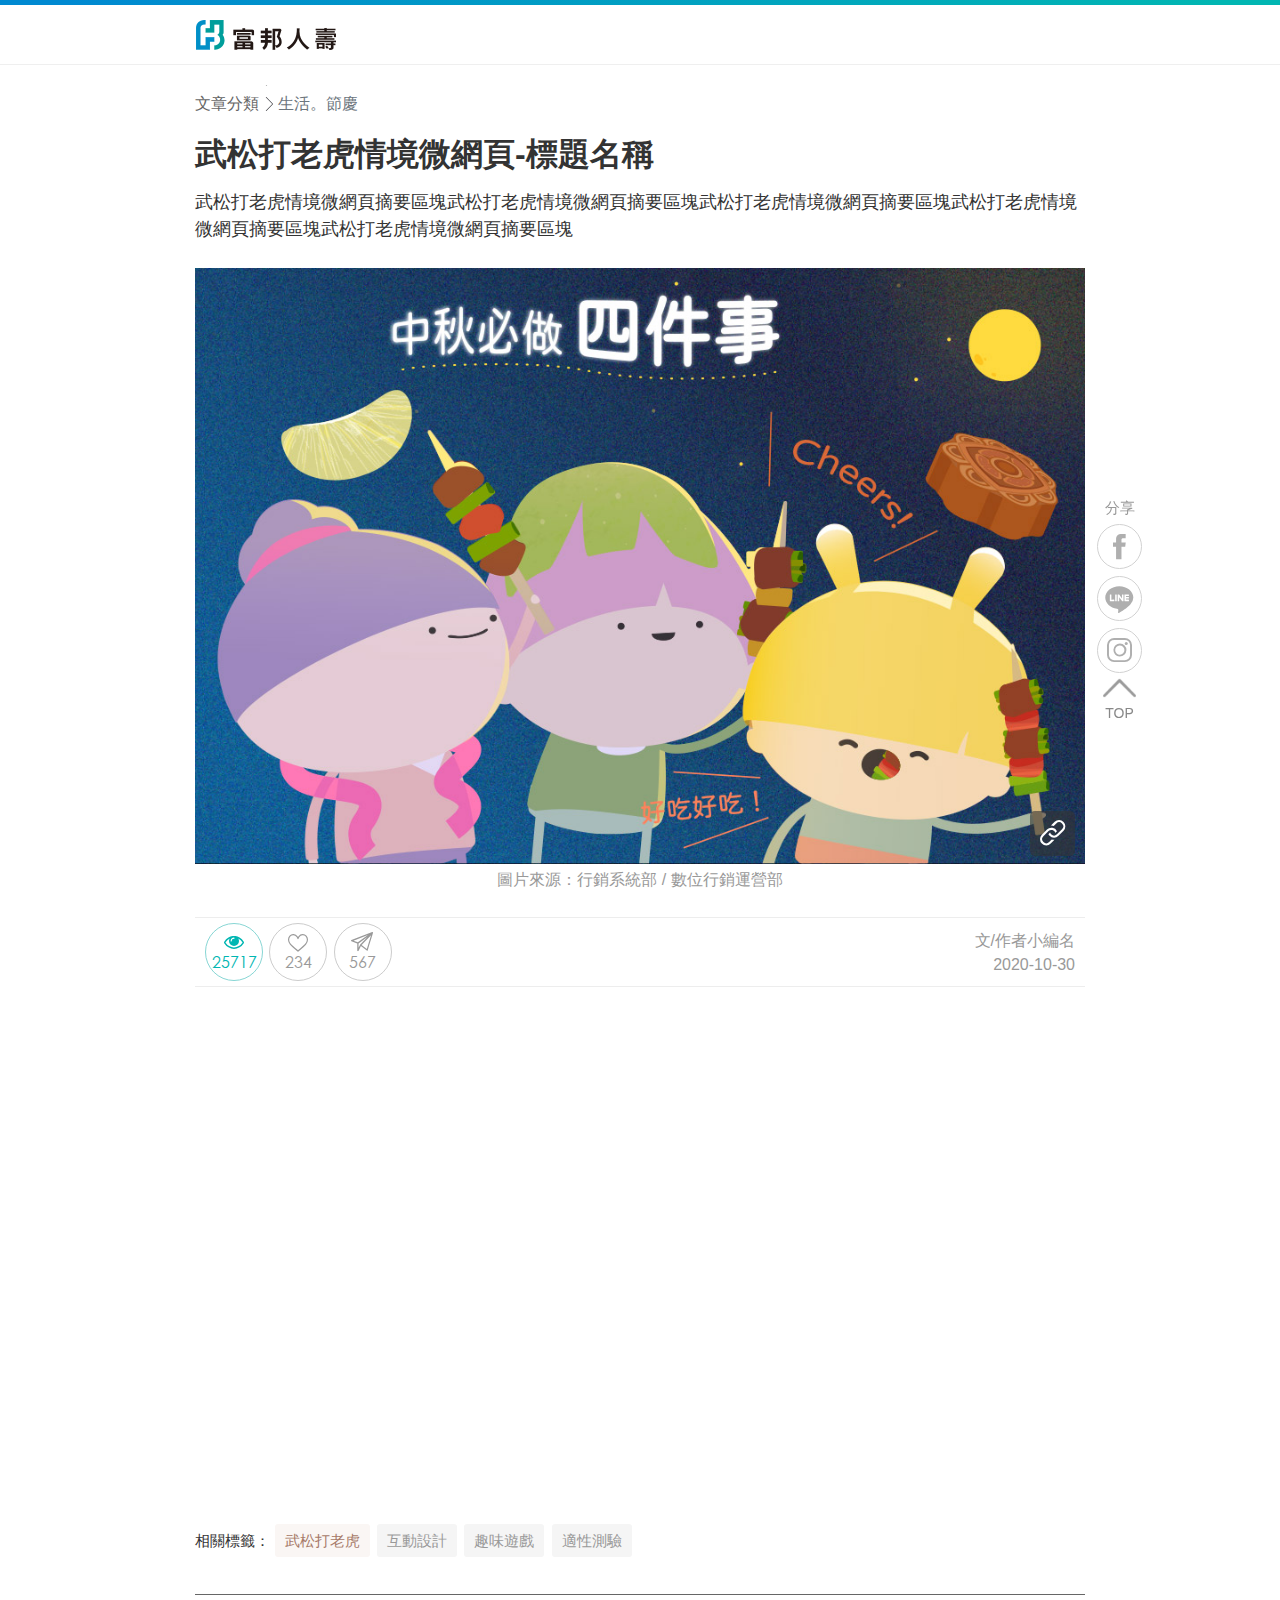
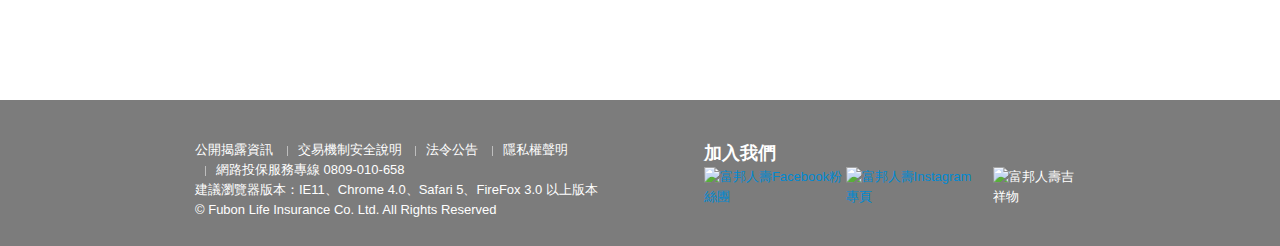
==== commit 821414c5: "串接動畫路徑" ====
--- a/index.html
+++ b/index.html
@@ -106,13 +106,14 @@
                             </div>
                         </div>
                     </div>
+                    <!-- <p>
+                        內容區塊文案內容區塊文案內容區塊文案內容區塊文案內容區塊文案內容區塊文案內容區塊文案內容區塊文案內容區塊文案內容區塊文案內容區塊文案內容區塊文案
+                    </p> -->
+                    <div class="include-Animate js-include-Animate"></div>
+                    <!-- <p class="introduction-content_provenance d-block font-999999 text-center">圖片來源：行銷系統部 / 數位行銷運營部</p>
                     <p>
                         內容區塊文案內容區塊文案內容區塊文案內容區塊文案內容區塊文案內容區塊文案內容區塊文案內容區塊文案內容區塊文案內容區塊文案內容區塊文案內容區塊文案
-                    </p>
-                    <p class="introduction-content_provenance d-block font-999999 text-center">圖片來源：行銷系統部 / 數位行銷運營部</p>
-                    <p>
-                        內容區塊文案內容區塊文案內容區塊文案內容區塊文案內容區塊文案內容區塊文案內容區塊文案內容區塊文案內容區塊文案內容區塊文案內容區塊文案內容區塊文案
-                    </p>
+                    </p> -->
                     <p class="introduction-content_tag">
                         <span>相關標籤：</span>
                         <span class="introduction-content_tag_link">
--- a/css/style.css
+++ b/css/style.css
@@ -802,3 +802,8 @@
 
 @media(max-width:575px) {}
 
+
+.include-Animate {
+    height: 500px;
+}
+
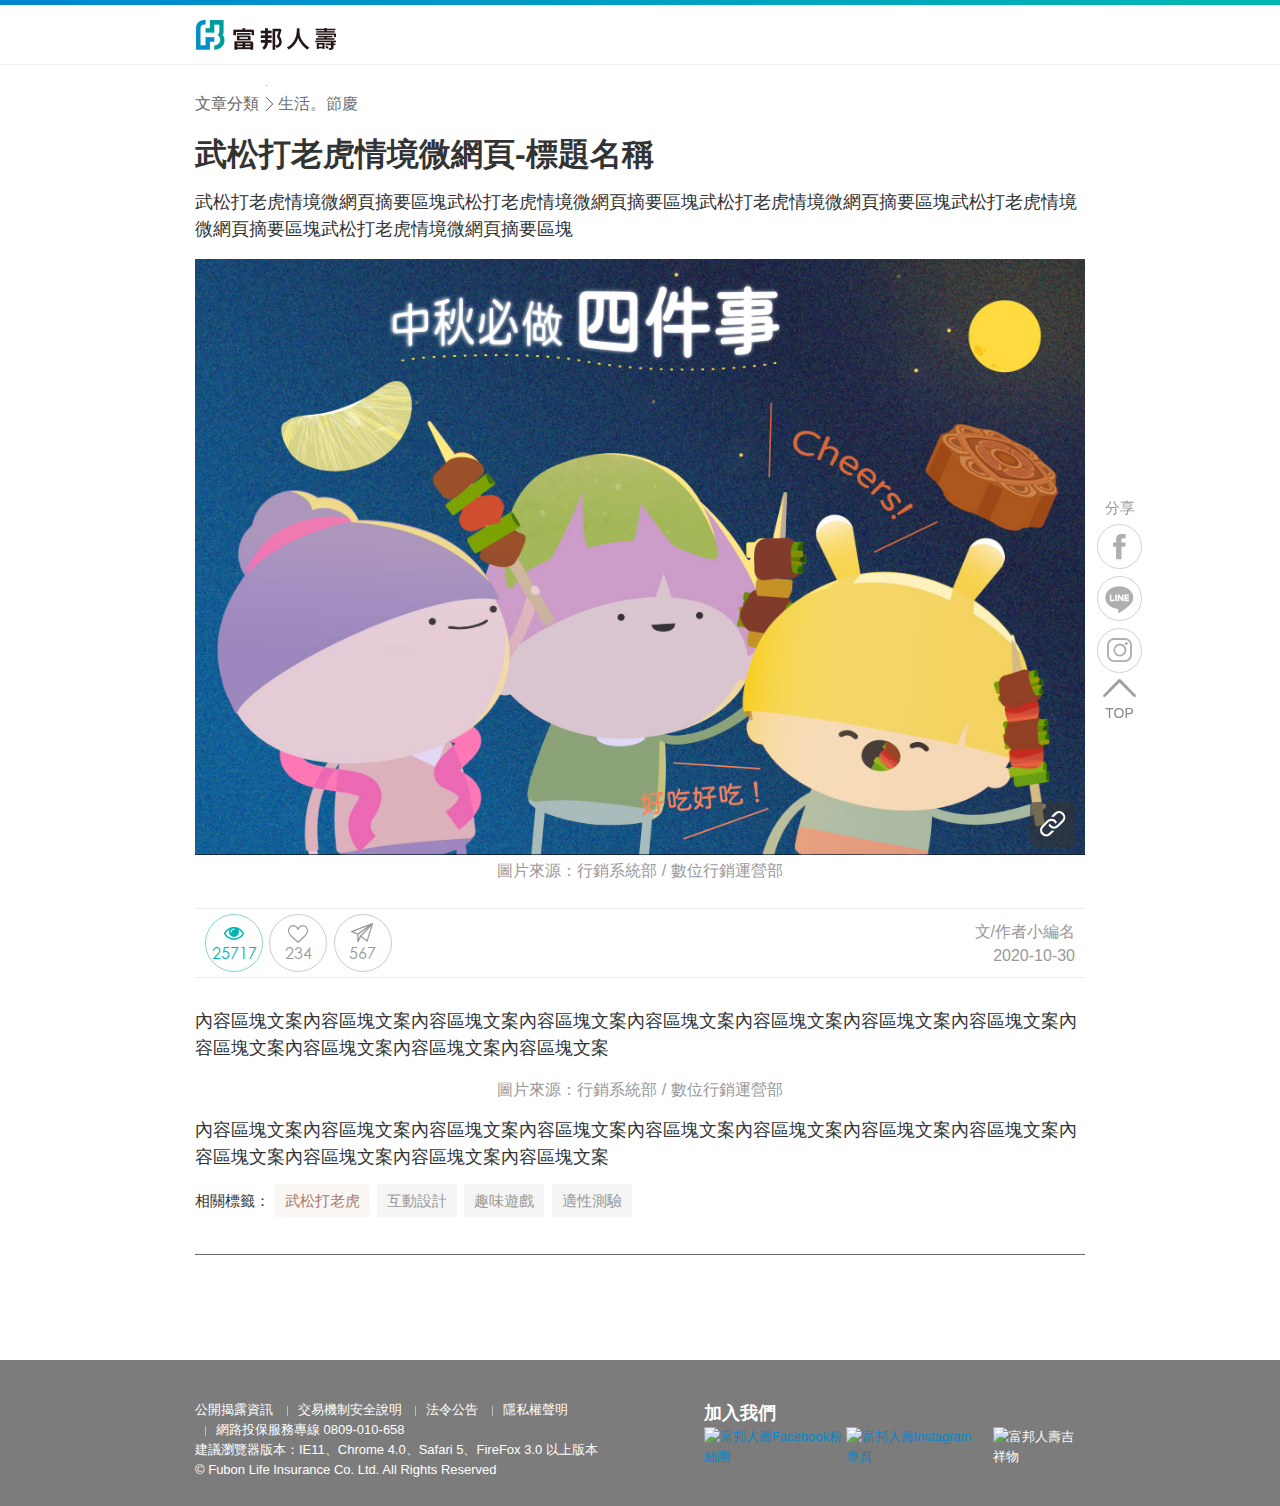
==== commit d0f3ff97: "調整文字排版CSS" ====
--- a/index.html
+++ b/index.html
@@ -70,12 +70,12 @@
                 <div class="col-12 text-left">
                     <h3>武松打老虎情境微網頁-標題名稱</h3>
                     <p>武松打老虎情境微網頁摘要區塊武松打老虎情境微網頁摘要區塊武松打老虎情境微網頁摘要區塊武松打老虎情境微網頁摘要區塊武松打老虎情境微網頁摘要區塊</p>
-                    <p class="kv-img mb-1 position-relative">
+                    <div class="kv-img mb-1 position-relative">
                         <a href="images/festival_img_01.jpg" data-fancybox="images">
                             <img class="w-100" src="images/festival_img_01.jpg" />
                             <i class="position-absolute common-icon-link"></i>
                         </a>
-                    </p>
+                    </div>
                     <p class="introduction-content_provenance d-block font-999999 text-center">圖片來源：行銷系統部 / 數位行銷運營部</p>
                 </div>
                 <div class="col-12 text-left">
@@ -106,14 +106,14 @@
                             </div>
                         </div>
                     </div>
-                    <!-- <p>
-                        內容區塊文案內容區塊文案內容區塊文案內容區塊文案內容區塊文案內容區塊文案內容區塊文案內容區塊文案內容區塊文案內容區塊文案內容區塊文案內容區塊文案
-                    </p> -->
-                    <div class="include-Animate js-include-Animate"></div>
-                    <!-- <p class="introduction-content_provenance d-block font-999999 text-center">圖片來源：行銷系統部 / 數位行銷運營部</p>
                     <p>
                         內容區塊文案內容區塊文案內容區塊文案內容區塊文案內容區塊文案內容區塊文案內容區塊文案內容區塊文案內容區塊文案內容區塊文案內容區塊文案內容區塊文案
-                    </p> -->
+                    </p>
+                    <!-- <div class="include-Animate js-include-Animate"></div> -->
+                    <p class="introduction-content_provenance d-block font-999999 text-center">圖片來源：行銷系統部 / 數位行銷運營部</p>
+                    <p>
+                        內容區塊文案內容區塊文案內容區塊文案內容區塊文案內容區塊文案內容區塊文案內容區塊文案內容區塊文案內容區塊文案內容區塊文案內容區塊文案內容區塊文案
+                    </p>
                     <p class="introduction-content_tag">
                         <span>相關標籤：</span>
                         <span class="introduction-content_tag_link">
--- a/css/style.css
+++ b/css/style.css
@@ -680,7 +680,7 @@
         font-size: 32px;
         margin-bottom: 15px;
     }
-    .theme-default section p {
+    .theme-default > section > p {
         display: inline-block;
         margin-bottom: 20px;
     }
@@ -802,8 +802,3 @@
 
 @media(max-width:575px) {}
 
-
-.include-Animate {
-    height: 500px;
-}
-
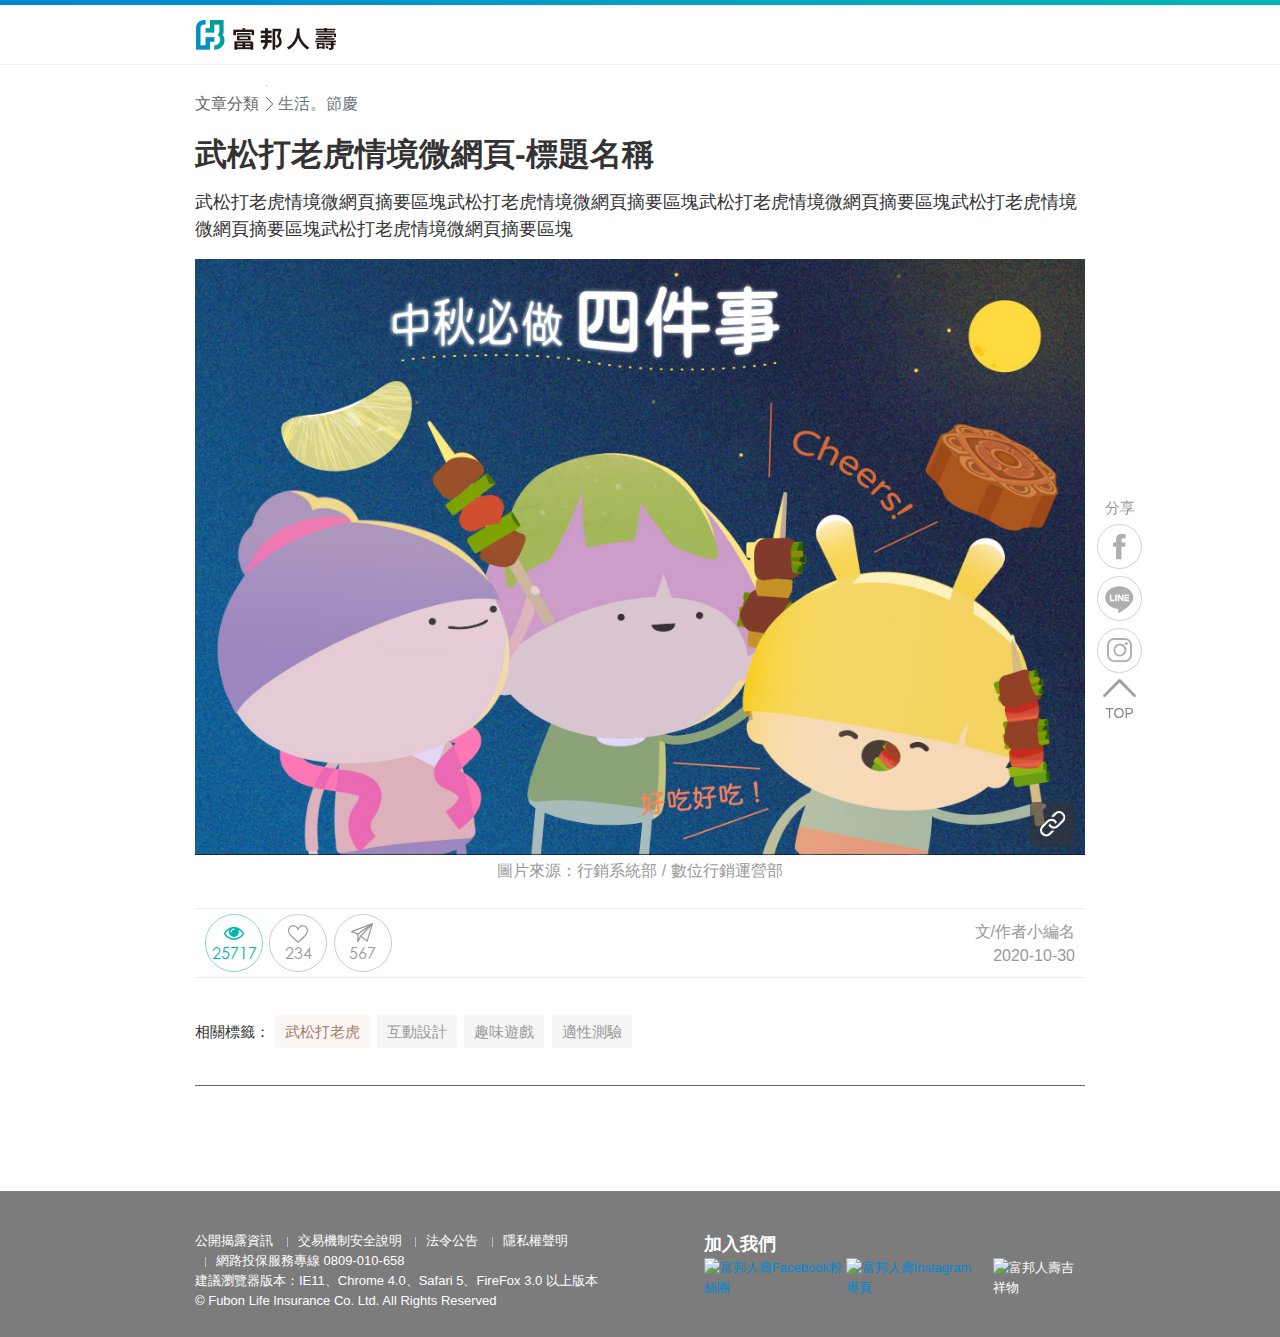
==== commit 84df077f: "顯示動畫區塊" ====
--- a/index.html
+++ b/index.html
@@ -106,14 +106,14 @@
                             </div>
                         </div>
                     </div>
+                    <!-- <p>
+                        內容區塊文案內容區塊文案內容區塊文案內容區塊文案內容區塊文案內容區塊文案內容區塊文案內容區塊文案內容區塊文案內容區塊文案內容區塊文案內容區塊文案
+                    </p> -->
+                    <div class="include-Animate js-include-Animate"></div>
+                    <!-- <p class="introduction-content_provenance d-block font-999999 text-center">圖片來源：行銷系統部 / 數位行銷運營部</p>
                     <p>
                         內容區塊文案內容區塊文案內容區塊文案內容區塊文案內容區塊文案內容區塊文案內容區塊文案內容區塊文案內容區塊文案內容區塊文案內容區塊文案內容區塊文案
-                    </p>
-                    <!-- <div class="include-Animate js-include-Animate"></div> -->
-                    <p class="introduction-content_provenance d-block font-999999 text-center">圖片來源：行銷系統部 / 數位行銷運營部</p>
-                    <p>
-                        內容區塊文案內容區塊文案內容區塊文案內容區塊文案內容區塊文案內容區塊文案內容區塊文案內容區塊文案內容區塊文案內容區塊文案內容區塊文案內容區塊文案
-                    </p>
+                    </p> -->
                     <p class="introduction-content_tag">
                         <span>相關標籤：</span>
                         <span class="introduction-content_tag_link">
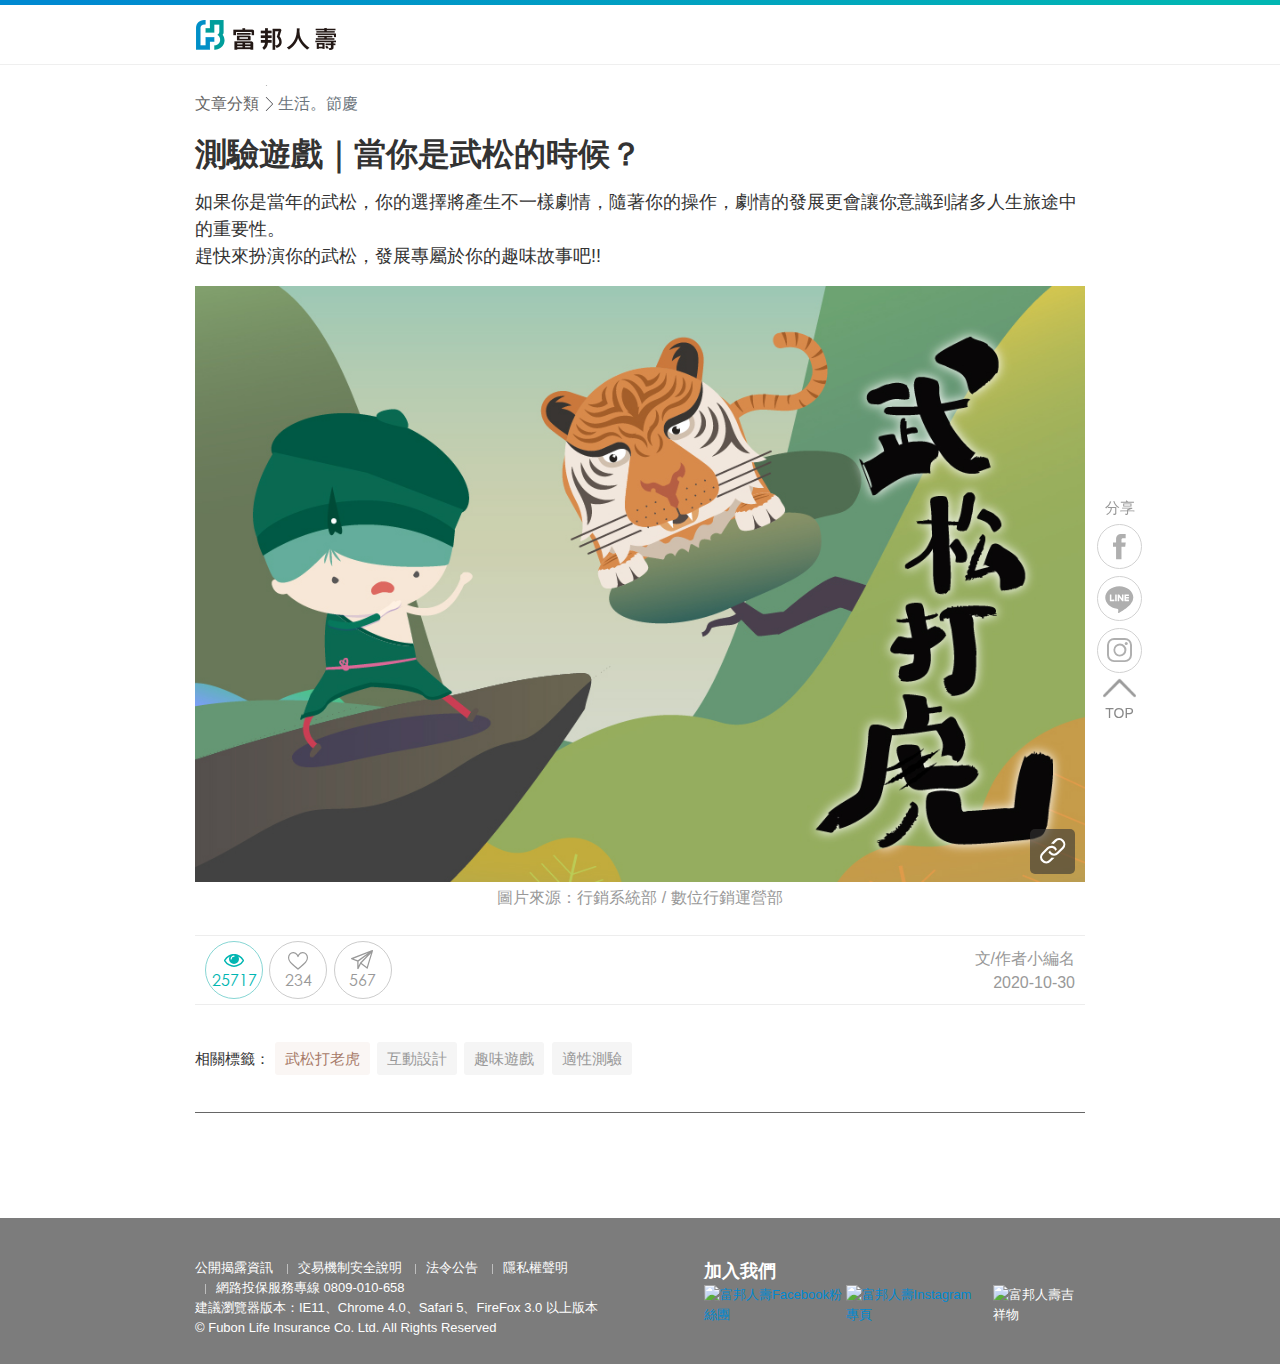
==== commit 132498cc: "更改標題及內文" ====
--- a/index.html
+++ b/index.html
@@ -68,8 +68,8 @@
             </div>
             <div class="row">
                 <div class="col-12 text-left">
-                    <h3>武松打老虎情境微網頁-標題名稱</h3>
-                    <p>武松打老虎情境微網頁摘要區塊武松打老虎情境微網頁摘要區塊武松打老虎情境微網頁摘要區塊武松打老虎情境微網頁摘要區塊武松打老虎情境微網頁摘要區塊</p>
+                    <h3>測驗遊戲｜當你是武松的時候？</h3>
+                    <p>如果你是當年的武松，你的選擇將產生不一樣劇情，隨著你的操作，劇情的發展更會讓你意識到諸多人生旅途中的重要性。<br>趕快來扮演你的武松，發展專屬於你的趣味故事吧!!</p>
                     <div class="kv-img mb-1 position-relative">
                         <a href="images/festival_img_01.jpg" data-fancybox="images">
                             <img class="w-100" src="images/festival_img_01.jpg" />
